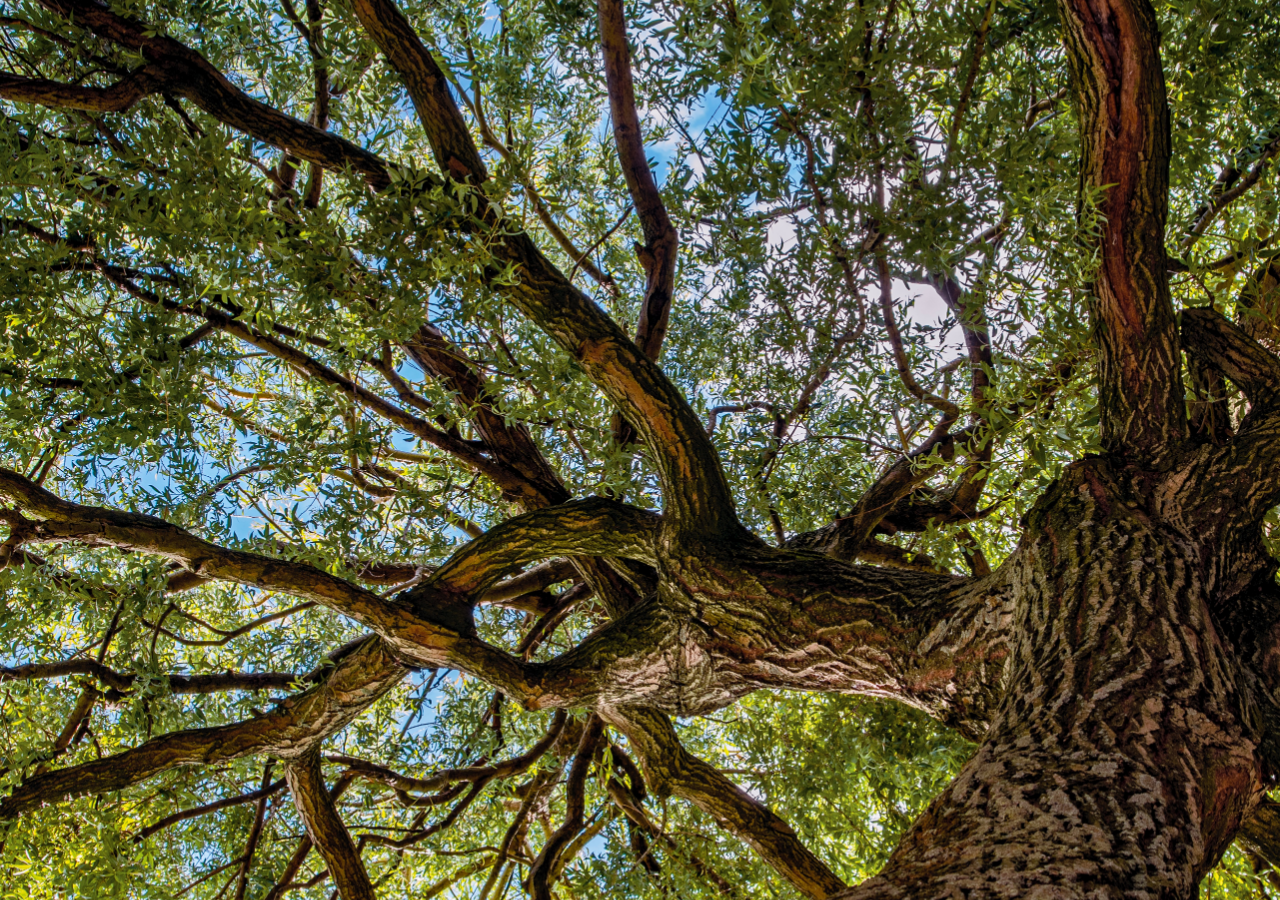
==== Homepage/index.html @ e89d3998 "Add files via upload" ====
<!DOCTYPE html>
<html lang="en">
<head>
  <meta charset="UTF-8">
  <meta name="viewport" content="width=device-width, initial-scale=1.0">
  <title>Letter Archive</title>
  <link rel="stylesheet" href="style.css">
</head>
<body>

  <div class="title"></div>

  <!-- Image 1: Tree canopy with O and Y -->
  <div class="image-layer image-1 active" id="image1">
    <!-- O hotspot - center radial pattern -->
   <a href="LetterO/index.html">
      <div class="hotspot" data-letter="O" style="
        width: 350px; height: 350px;
        top: 65%; left: 45%;
        transform: translate(-50%, -50%);
      "></div>
    </a>

    <!-- Y hotspot - left side Y-shaped branch -->
    <a href="LetterY/index.html">
      <div class="hotspot" data-letter="Y" style="
        width: 350px; height: 350px;
        top: 20%; left: 35%;
        transform: translate(-50%, -50%);
      "></div>
    </a>

  
  </div>

  <!-- Image 2: Crossed branches with A and X -->
  <div class="image-layer image-2" id="image2">
    <!-- A hotspot - left side A-shaped formation -->
    <a href="LetterA/index.html">
      <div class="hotspot" data-letter="A" style="
         width: 350px; height: 350px;
        top: 48%; left: 33%;
        transform: translate(-50%, -50%);
      "></div>
    </a>

    <!-- X hotspot - center X-shaped crossed branches -->
    <a href="LetterX/index.html">
      <div class="hotspot" data-letter="X" style="
        width: 350px; height: 350px;
        top: 62%; left: 65%;
        transform: translate(-50%, -50%);
      "></div>
    </a>
  </div>

  

  <!-- Discovery hint - appears after 10 seconds -->
  <div class="discovery-hint" id="discoveryHint">
    <p>Look closer! Click where the branches feel densest.</p>
  </div>

  <script src="script.js"></script>
</body>
</html>
---- Homepage/style.css ----
* { margin: 0; padding: 0; box-sizing: border-box; }

body {
  width: 100vw; height: 100vh;
  overflow: hidden; cursor: default;
  background: #1e3820;
  font-family: 'IM Fell English', serif;
}

/* Image container */
.image-layer {
  position: absolute;
  width: 100%; height: 100%;
  background-size: cover;
  background-position: center;
  opacity: 0;
  transition: opacity 2s ease-in-out;
}

.image-layer.active { opacity: 1; }

.image-1 {
  background-image: url('image1.jpg');
}

.image-2 {
  background-image: url('image2.jpg');
}

/* Clickable hotspots - invisible until hover */
.hotspot {
  position: absolute;
  border-radius: 50%;
  background: rgba(168,184,122,0);
  cursor: pointer;
  transition: all 0.4s ease;
  pointer-events: auto;
  z-index: 10;
}

.hotspot:hover {
  background: rgba(168,184,122,0.5);
  box-shadow: 0 0 80px rgba(168,184,122,0.9),
              0 0 120px rgba(168,184,122,0.6),
              inset 0 0 60px rgba(168,184,122,0.5);
  transform: scale(1.08);
}

/* Title overlay */
.title {
  position: absolute;
  top: 2.5rem; left: 3rem;
  font-size: 0.65rem;
  letter-spacing: 0.4em;
  text-transform: uppercase;
  color: rgba(242,235,224,0.6);
  z-index: 5;
  pointer-events: none;
}

/* Hint text */
.hint {
  position: absolute;
  bottom: 2.5rem;
  left: 50%;
  transform: translateX(-50%);
  font-size: 0.75rem;
  font-style: italic;
  letter-spacing: 0.1em;
  color: rgba(242,235,224,0.4);
  z-index: 5;
  animation: hintPulse 3s ease-in-out infinite;
  pointer-events: none;
}

@keyframes hintPulse {
  0%, 100% { opacity: 0.3; }
  50% { opacity: 0.7; }
}

/* Discovery hint - appears after 10 seconds */
.discovery-hint {
  position: fixed;
  top: 2rem;
  right: 2rem;
  background: rgba(30, 56, 32, 0.95);
  padding: 1.5rem 2rem;
  border-radius: 8px;
  border: 1px solid rgba(168,184,122,0.3);
  box-shadow: 0 10px 40px rgba(0,0,0,0.5);
  opacity: 0;
  pointer-events: none;
  z-index: 1000;
  transition: opacity 1s ease;
  max-width: 320px;
}

.discovery-hint.show {
  opacity: 1;
}

.discovery-hint p {
  font-size: 1.25rem;
  font-style: italic;
  color: rgba(242,235,224,0.9);
  letter-spacing: 0.03em;
  line-height: 1.6;
  margin: 0;
}
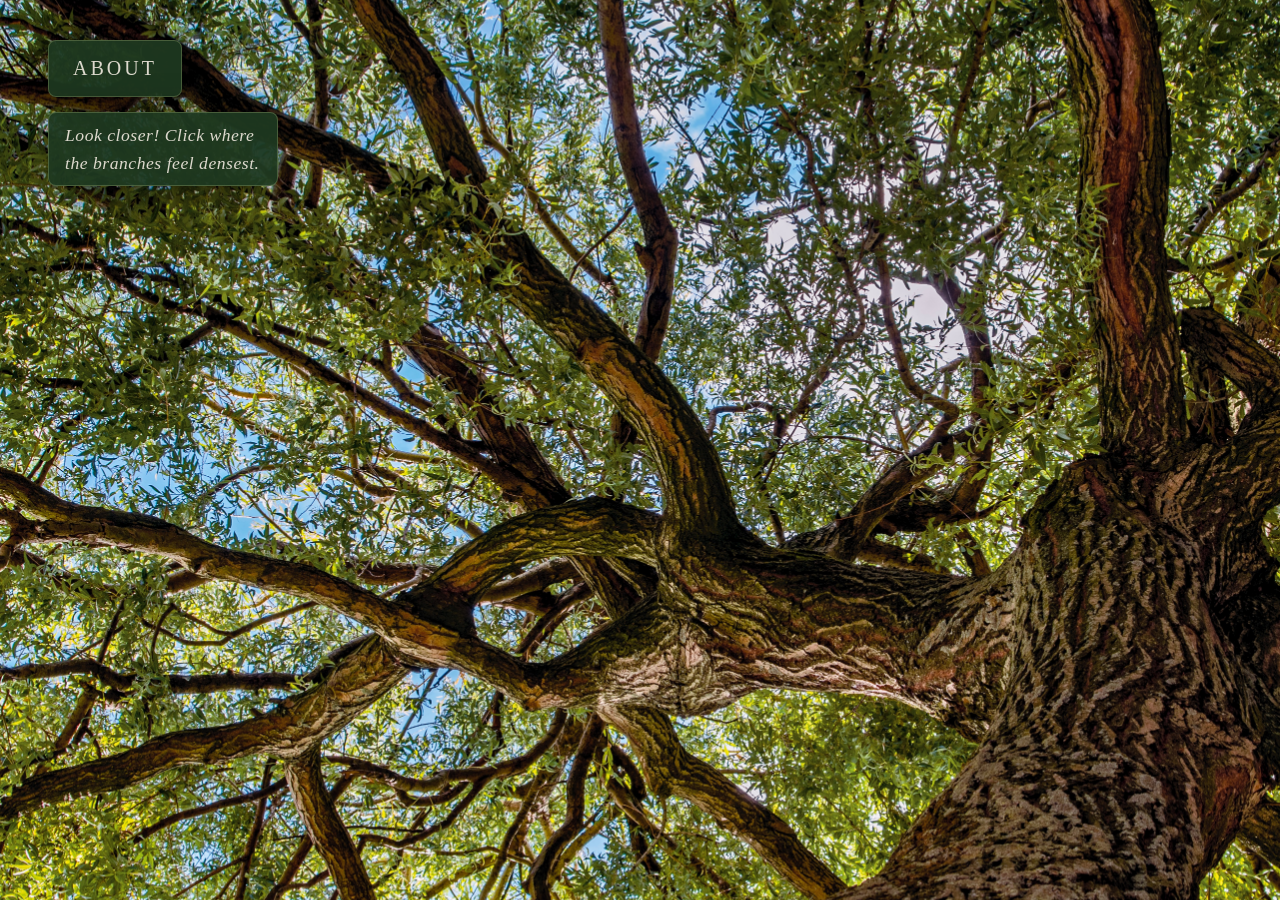
==== commit a64779cd: "Add files via upload" ====
--- a/Homepage/index.html
+++ b/Homepage/index.html
@@ -9,6 +9,7 @@
 <body>
 
   <div class="title"></div>
+  <a href="#about" class="about-link">About</a>
 
   <!-- Image 1: Tree canopy with O and Y -->
   <div class="image-layer image-1 active" id="image1">
@@ -61,6 +62,40 @@
     <p>Look closer! Click where the branches feel densest.</p>
   </div>
 
+  <div class="about-overlay" id="about">
+  <a href="#" class="about-close">✕</a>
+  <div class="about-inner">
+    <div class="about-image-wrap">
+      <div class="about-image-frame">
+        <img src="Jorge_Luis_Borges.jpg" alt="Jorge Luis Borges">
+        <span class="b b-tl"></span>
+        <span class="b b-tr"></span>
+        <span class="b b-bl"></span>
+        <span class="b b-br"></span>
+      </div>
+      <p class="about-image-caption">Jorge Luis Borges · Buenos Aires</p>
+    </div>
+    <div class="about-text">
+      <span class="about-label">About the Author</span>
+      <h1 class="about-heading">Jorge Luis<br>Borges</h1>
+      <div class="about-divider"></div>
+      <p class="about-body">
+        Jorge Luis Borges (1899–1986) was an Argentine writer and poet best known 
+        for his imaginative short stories that blend philosophy, fantasy, and literature. 
+        Though he never wrote a novel, his collections <em>Ficciones</em> and 
+        <em>The Aleph</em> made him one of the most influential authors of the 20th century.
+      </p>
+      <p class="about-body">
+        Borges explored ideas such as <em>infinity</em>, time, identity, and reality 
+        through symbols like labyrinths and mirrors. He slowly went blind, yet continued 
+        writing by dictating his work — even while serving as director of 
+        Argentina's National Library.
+      </p>
+      <div class="about-attr">1899 – 1986 · Buenos Aires, Argentina</div>
+    </div>
+  </div>
+</div>
+
   <script src="script.js"></script>
 </body>
-</html>+</html>
--- a/Homepage/style.css
+++ b/Homepage/style.css
@@ -25,6 +25,7 @@
 
 .image-2 {
   background-image: url('image2.jpg');
+
 }
 
 /* Clickable hotspots - invisible until hover */
@@ -81,10 +82,11 @@
 /* Discovery hint - appears after 10 seconds */
 .discovery-hint {
   position: fixed;
-  top: 2rem;
-  right: 2rem;
+  top: 7rem;
+  left: 3rem;
+  right: auto;
   background: rgba(30, 56, 32, 0.95);
-  padding: 1.5rem 2rem;
+  padding: 0.5rem 1.0rem;
   border-radius: 8px;
   border: 1px solid rgba(168,184,122,0.3);
   box-shadow: 0 10px 40px rgba(0,0,0,0.5);
@@ -92,7 +94,7 @@
   pointer-events: none;
   z-index: 1000;
   transition: opacity 1s ease;
-  max-width: 320px;
+  max-width: 230px;
 }
 
 .discovery-hint.show {
@@ -100,10 +102,235 @@
 }
 
 .discovery-hint p {
-  font-size: 1.25rem;
+  font-size: 1.10rem;
   font-style: italic;
   color: rgba(242,235,224,0.9);
   letter-spacing: 0.03em;
   line-height: 1.6;
   margin: 0;
-}+}
+
+/* ── TABLET (max 1024px) ─────────────────────────── */
+@media (max-width: 1024px) {
+  .hotspot {
+    width: 250px !important;
+    height: 250px !important;
+  }
+
+  .discovery-hint {
+    max-width: 260px;
+    padding: 1.2rem 1.5rem;
+  }
+
+  .discovery-hint p {
+    font-size: 1rem;
+  }
+}
+
+/* ── MOBILE (max 768px) ──────────────────────────── */
+@media (max-width: 768px) {
+
+  .image-1 {
+  background-position: 35% center !important;
+}
+ .image-2 {
+  background-position: 25% center !important;
+}
+
+  body {
+    overflow: hidden;
+  }
+
+  /* Make hotspots bigger and easier to tap */
+  .hotspot {
+    width: 180px !important;
+    height: 180px !important;
+    /* Always show a subtle glow on mobile so users know where to tap */
+    background: rgba(168,184,122,0.12) !important;
+    box-shadow: 0 0 40px rgba(168,184,122,0.3),
+                inset 0 0 30px rgba(168,184,122,0.15);
+  }
+
+  .hotspot:active {
+    background: rgba(168,184,122,0.5) !important;
+    box-shadow: 0 0 60px rgba(168,184,122,0.8),
+                inset 0 0 40px rgba(168,184,122,0.4);
+  }
+
+  .title {
+    top: 1.2rem;
+    left: 1.5rem;
+    font-size: 0.55rem;
+    letter-spacing: 0.25em;
+  }
+
+  .discovery-hint {
+    top: auto;
+    bottom: 2rem;
+    right: 1rem;
+    left: 1rem;
+    max-width: 100%;
+    padding: 1rem 1.5rem;
+  }
+
+  .discovery-hint p {
+    font-size: 1rem;
+  }
+}
+
+/* ── SMALL MOBILE (max 480px) ────────────────────── */
+@media (max-width: 480px) {
+
+  .hotspot {
+    width: 140px !important;
+    height: 140px !important;
+  }
+
+  .title {
+    font-size: 0.5rem;
+    left: 1rem;
+  }
+
+  .discovery-hint p {
+    font-size: 0.9rem;
+  }
+}
+
+@import url('https://fonts.googleapis.com/css2?family=Cormorant+Garamond:ital,wght@0,300;0,400;1,300&family=Space+Mono&family=IM+Fell+English:ital@0;1&display=swap');
+
+.about-link {
+  position: absolute;
+  top: 2.5rem; left: 3rem;
+  font-family: 'IM Fell English', serif;
+  font-size: 1.25rem;
+  letter-spacing: 0.15em;
+  text-transform: uppercase;
+  color: rgba(242,235,224,0.9);
+  text-decoration: none;
+  z-index: 20;
+  background: rgba(30, 56, 32, 0.95);
+  padding: 1rem 1.5rem;
+  border-radius: 8px;
+  border: 1px solid rgba(168,184,122,0.3);
+  box-shadow: 0 10px 40px rgba(0,0,0,0.5);
+  transition: border-color 0.3s, background 0.3s;
+}
+.about-link:hover {
+  border-color: rgba(168,184,122,0.7);
+  background: rgba(30, 56, 32, 1);
+}
+
+/* overlay */
+.about-overlay {
+  position: fixed; inset: 0;
+  background: rgba(16,30,16,0.97);
+  z-index: 500;
+  display: flex; align-items: center; justify-content: center;
+  opacity: 0; pointer-events: none;
+  transition: opacity 0.6s ease;
+}
+.about-overlay:target {
+  opacity: 1; pointer-events: auto;
+}
+
+.about-close {
+  position: absolute; top: 2.5rem; right: 3rem;
+  font-family: 'Space Mono', monospace;
+  font-size: 1rem; color: rgba(168,184,122,0.6);
+  text-decoration: none;
+  border: 1px solid rgba(168,184,122,0.3);
+  padding: 0.25rem 0.6rem;
+  transition: color 0.3s, border-color 0.3s;
+}
+.about-close:hover { color: #a8b87a; border-color: rgba(168,184,122,0.8); }
+
+.about-inner {
+  display: grid; grid-template-columns: 1fr 1fr;
+  gap: 5rem; align-items: center;
+  padding: 4rem 3.5rem;
+  max-width: 1100px; width: 100%;
+}
+
+/* image */
+.about-image-frame {
+  position: relative;
+  border: 1px solid rgba(168,184,122,0.2);
+  overflow: hidden;
+  filter: grayscale(30%) sepia(20%);
+}
+.about-image-frame img { width: 100%; display: block; opacity: 0.85; }
+
+.b { position: absolute; width: 40px; height: 40px; }
+.b-tl { top:-5px; left:-5px;   border-top:1px solid rgba(168,184,122,0.7); border-left:1px solid rgba(168,184,122,0.7); }
+.b-tr { top:-5px; right:-5px;  border-top:1px solid rgba(168,184,122,0.7); border-right:1px solid rgba(168,184,122,0.7); }
+.b-bl { bottom:-5px; left:-5px;  border-bottom:1px solid rgba(168,184,122,0.7); border-left:1px solid rgba(168,184,122,0.7); }
+.b-br { bottom:-5px; right:-5px; border-bottom:1px solid rgba(168,184,122,0.7); border-right:1px solid rgba(168,184,122,0.7); }
+
+.about-image-caption {
+  margin-top: 1rem;
+  font-family: 'Space Mono', monospace;
+  font-size: 0.5rem; letter-spacing: 0.25em; text-transform: uppercase;
+  color: rgba(168,184,122,0.5);
+}
+
+/* text */
+.about-text { display: flex; flex-direction: column; gap: 1.6rem; }
+
+.about-label {
+  font-family: 'Space Mono', monospace;
+  font-size: 0.55rem; letter-spacing: 0.44em; text-transform: uppercase;
+  color: #a8b87a; opacity: 0.7;
+}
+
+.about-heading {
+  font-family: 'IM Fell English', serif;
+  font-size: clamp(2rem, 4vw, 3.2rem);
+  font-weight: 400; line-height: 1.1; color: #f2ede0;
+}
+
+.about-divider { width: 40px; height: 1px; background: rgba(168,184,122,0.4); }
+
+.about-body {
+  font-family: 'Cormorant Garamond', serif;
+  font-size: 1.35rem; font-weight: 230;
+  line-height: 1.85; color: rgba(216,224,200,0.85);
+  font-style: italic;
+}
+.about-body em { font-style: normal; color: #a8b87a; }
+
+.about-attr {
+  font-family: 'Space Mono', monospace;
+  font-size: 0.5rem; letter-spacing: 0.2em; text-transform: uppercase;
+  color: rgba(168,184,122,0.5);
+  display: flex; align-items: center; gap: 0.8rem;
+}
+.about-attr::before {
+  content: ''; display: block;
+  width: 20px; height: 1px; background: rgba(168,184,122,0.4);
+}
+
+@media (max-width: 768px) {
+  .about-inner { grid-template-columns: 1fr; gap: 2.5rem; padding: 5rem 1.5rem 2rem; }
+  .about-link { top: 1.2rem; right: 1rem; font-size: 0.75rem; }
+  .about-close { top: 1.5rem; right: 1rem; }
+}
+
+
+body:has(.about-overlay:target) .discovery-hint {
+  display: none !important;
+}
+
+
+
+
+
+
+
+
+
+
+
+
+
+
+
